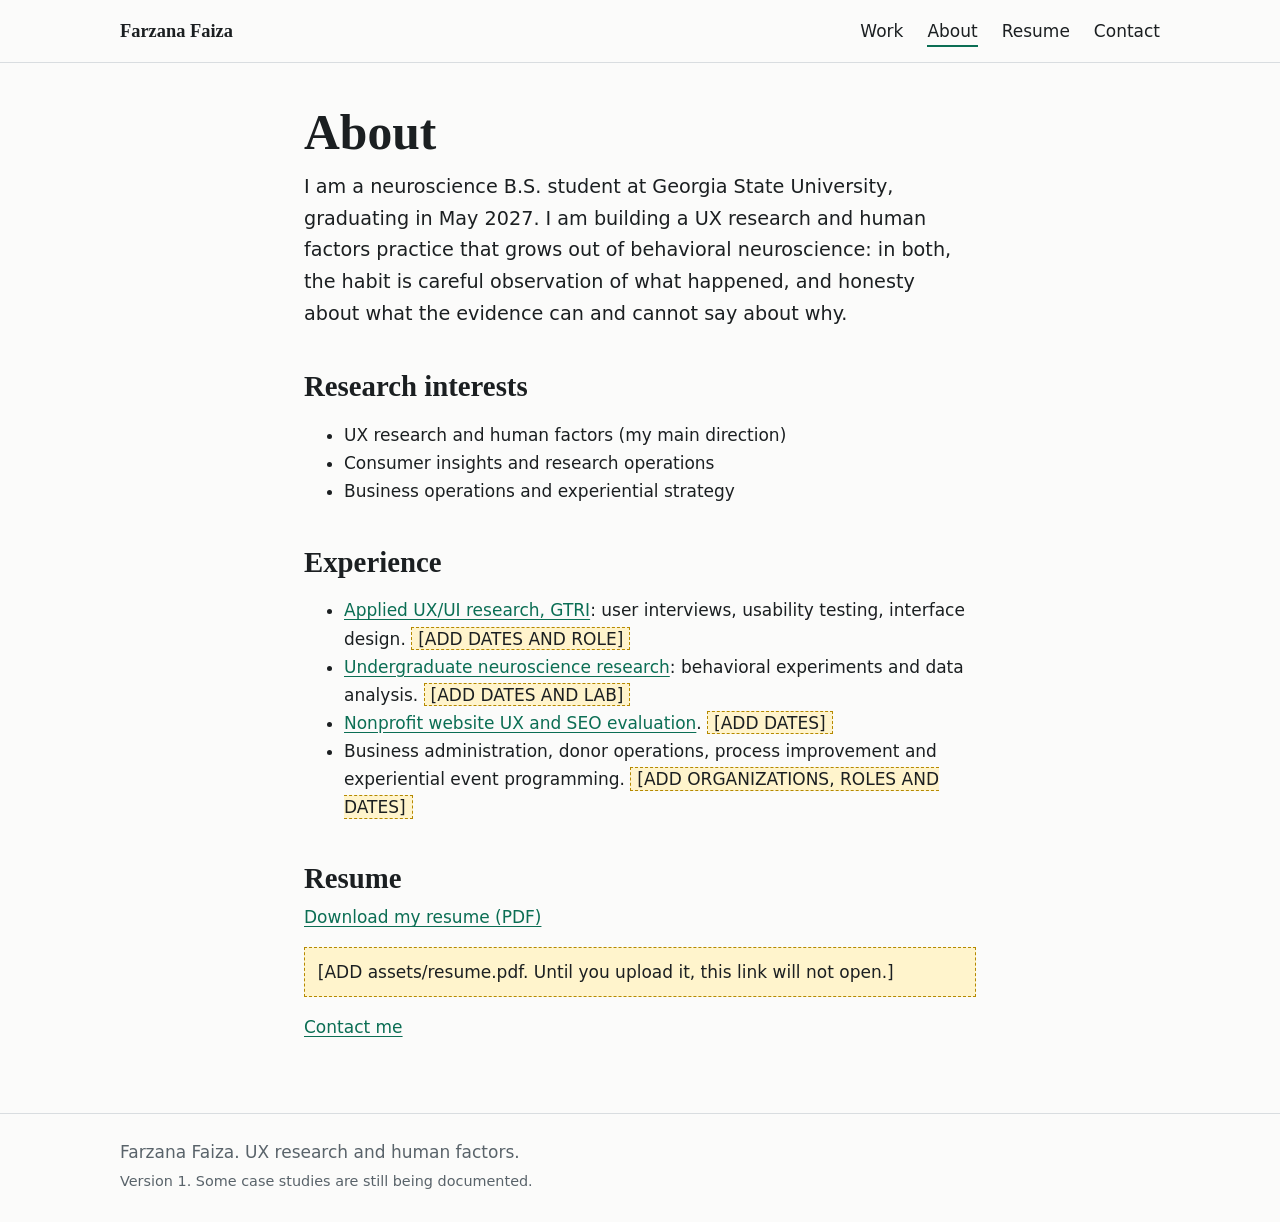
==== about.html @ ad0e62b7 "Add files via upload" ====
<!DOCTYPE html>
<html lang="en">
<head>
<meta charset="utf-8">
<meta name="viewport" content="width=device-width, initial-scale=1">
<title>About | Farzana Faiza</title>
<meta name="description" content="Background, research interests and experience of Farzana Faiza.">
<link rel="stylesheet" href="style.css">
</head>
<body>
<a class="skip" href="#main">Skip to main content</a>
<header class="site"><div class="wrap bar">
<a class="brand" href="index.html">Farzana Faiza</a>
<nav aria-label="Main"><ul>
<li><a href="index.html#work">Work</a></li>
<li><a href="about.html" aria-current="page">About</a></li>
<li><a href="about.html#resume">Resume</a></li>
<li><a href="index.html#contact">Contact</a></li>
</ul></nav></div></header>

<main id="main" class="wrap cs">
<h1>About</h1>
<!-- EDIT: background -->
<p class="lede">I am a neuroscience B.S. student at Georgia State University, graduating in May 2027. I am building a UX research and human factors practice that grows out of behavioral neuroscience: in both, the habit is careful observation of what happened, and honesty about what the evidence can and cannot say about why.</p>
<h2>Research interests</h2>
<ul>
<li>UX research and human factors (my main direction)</li>
<li>Consumer insights and research operations</li>
<li>Business operations and experiential strategy</li>
</ul>
<h2>Experience</h2>
<!-- EDIT: add dates and roles. Case study links go to the project pages. -->
<ul>
<li><a href="projects/gtri-research.html">Applied UX/UI research, GTRI</a>: user interviews, usability testing, interface design. <span class="ph">[ADD DATES AND ROLE]</span></li>
<li><a href="projects/neuroscience-research.html">Undergraduate neuroscience research</a>: behavioral experiments and data analysis. <span class="ph">[ADD DATES AND LAB]</span></li>
<li><a href="projects/nonprofit-audit.html">Nonprofit website UX and SEO evaluation</a>. <span class="ph">[ADD DATES]</span></li>
<li>Business administration, donor operations, process improvement and experiential event programming. <span class="ph">[ADD ORGANIZATIONS, ROLES AND DATES]</span></li>
</ul>
<h2 id="resume">Resume</h2>
<!-- EDIT: upload your PDF to the assets folder and name it resume.pdf -->
<p><a href="assets/resume.pdf">Download my resume (PDF)</a></p>
<p class="ph">[ADD assets/resume.pdf. Until you upload it, this link will not open.]</p>
<p><a href="index.html#contact">Contact me</a></p>
</main>
<footer class="site"><div class="wrap">
<p>Farzana Faiza. UX research and human factors.</p>
<p class="small">Version 1. Some case studies are still being documented.</p>
</div></footer>
</body>
</html>
---- style.css ----
/* =====================================================================
   1. EDIT HERE FIRST: colors, fonts, spacing, widths.
   Change a value, save, and the whole site updates.
   ===================================================================== */
:root{
  --bg:#FBFBFA;            /* page background */
  --surface:#F1F3F3;       /* cards and boxes */
  --ink:#1B1F21;           /* main text */
  --muted:#59636A;         /* secondary text */
  --line:#D9DDE0;          /* borders */
  --accent:#0B6E54;        /* the ONE accent color (links, status, rules) */
  --placeholder-bg:#FFF4CC;   /* yellow highlight on [PLACEHOLDERS] */
  --placeholder-line:#B58900;
  --font-body:system-ui,-apple-system,"Segoe UI",Roboto,Helvetica,Arial,sans-serif;
  --font-head:"Iowan Old Style","Palatino Linotype",Palatino,Georgia,serif;
  --space-1:.5rem; --space-2:1rem; --space-3:1.5rem; --space-4:2.5rem; --space-5:4.5rem;
  --width-page:68rem;      /* overall page width */
  --width-text:42rem;      /* comfortable reading width */
}

/* 2. BASE */
*{box-sizing:border-box}
html{scroll-behavior:smooth}
body{margin:0;background:var(--bg);color:var(--ink);font-family:var(--font-body);font-size:1.0625rem;line-height:1.65}
h1,h2,h3{font-family:var(--font-head);line-height:1.2;font-weight:600;margin:0 0 var(--space-1)}
h1{font-size:clamp(2rem,5vw,3.1rem)}
h2{font-size:clamp(1.4rem,3vw,1.8rem);margin-top:var(--space-4)}
h3{font-size:1.15rem}
p{margin:0 0 var(--space-2);max-width:var(--width-text)}
a{color:var(--accent);text-underline-offset:.2em}
a:hover{text-decoration-thickness:2px}
:focus-visible{outline:3px solid var(--accent);outline-offset:3px}
.skip{position:absolute;left:-999px;top:0;background:var(--ink);color:#fff;padding:.6rem 1rem;z-index:10}
.skip:focus{left:1rem;top:1rem}
@media (prefers-reduced-motion:reduce){html{scroll-behavior:auto}*{transition:none!important;animation:none!important}}

/* 3. LAYOUT: header, footer, page width */
.wrap{max-width:var(--width-page);margin:0 auto;padding:0 var(--space-3)}
header.site{border-bottom:1px solid var(--line)}
.bar{display:flex;flex-wrap:wrap;align-items:center;justify-content:space-between;gap:var(--space-1) var(--space-3);padding-top:var(--space-2);padding-bottom:var(--space-2)}
.brand{font-family:var(--font-head);font-size:1.15rem;font-weight:600;color:var(--ink);text-decoration:none}
nav ul{list-style:none;display:flex;flex-wrap:wrap;gap:var(--space-1) var(--space-3);margin:0;padding:0}
nav a{color:var(--ink);text-decoration:none;padding:.25rem 0;border-bottom:2px solid transparent}
nav a:hover,nav a[aria-current]{border-bottom-color:var(--accent)}
footer.site{border-top:1px solid var(--line);margin-top:var(--space-5);padding:var(--space-3) 0;color:var(--muted)}
footer.site p{margin:0 0 .25rem}
.small{font-size:.9rem}

/* 4. HOMEPAGE: hero and project cards */
.hero{padding-top:var(--space-5);padding-bottom:var(--space-3)}
.kicker{color:var(--accent);font-weight:600;margin-bottom:var(--space-1)}
.hero h1{max-width:20ch}
.lede{font-size:1.2rem}
.actions{display:flex;flex-wrap:wrap;gap:var(--space-2) var(--space-3);margin-top:var(--space-3)}
.cards{list-style:none;margin:var(--space-3) 0 0;padding:0;display:grid;gap:var(--space-3);grid-template-columns:repeat(auto-fit,minmax(min(100%,19rem),1fr))}
.card{position:relative;background:var(--surface);border:1px solid var(--line);border-top:4px solid var(--accent);padding:var(--space-3)}
.card h3 a{color:var(--ink);text-decoration:none}
.card h3 a::after{content:"";position:absolute;inset:0}
.card:hover{border-color:var(--ink)}
.card:focus-within{outline:3px solid var(--accent);outline-offset:3px}
.card .ctx{color:var(--muted);font-size:.95rem}
.more{color:var(--accent);font-weight:600;margin:0}

/* 5. COMPONENTS: status label, placeholder, key facts, notes */
.status{display:inline-block;font-size:.85rem;font-weight:600;color:var(--accent);border:1px solid var(--accent);padding:.1rem .55rem;margin-bottom:var(--space-1)}
.ph{background:var(--placeholder-bg);border:1px dashed var(--placeholder-line);padding:.05em .35em}
p.ph,div.ph{display:block;padding:.6rem .8rem}
.meta,.brief{margin:0 0 var(--space-2)}
.meta div,.brief div{margin-bottom:.4rem}
dt{font-size:.85rem;font-weight:600;color:var(--muted)}
dd{margin:0}
.hint{color:var(--muted);font-size:.95rem}
.callout{border-left:4px solid var(--placeholder-line);background:var(--surface);padding:var(--space-2);margin:var(--space-3) 0;max-width:var(--width-text)}
.callout p{margin:0}

/* 6. CASE STUDY PAGES */
.cs{padding-top:var(--space-4);max-width:calc(var(--width-text) + 2 * var(--space-3))}
.brief-box{background:var(--surface);border:1px solid var(--line);padding:var(--space-3);margin-top:var(--space-3)}
.brief-box h2{margin-top:0}
.toc ol{columns:2;padding-left:1.2rem;margin:0}
.toc h2{font-size:1.1rem}
.finding{border-top:1px solid var(--line);padding-top:var(--space-2);margin-top:var(--space-2)}
.label{font-size:.85rem;font-weight:600;color:var(--accent);margin:0 0 .25rem}
figure{margin:var(--space-3) 0}
figure img{max-width:100%;height:auto}
.fig{min-height:12rem;display:flex!important;align-items:center;justify-content:center;text-align:center}
figcaption{font-size:.95rem;color:var(--muted);margin-top:.4rem}
details{margin:var(--space-2) 0}
summary{cursor:pointer;font-weight:600}
@media (max-width:40rem){.toc ol{columns:1}}
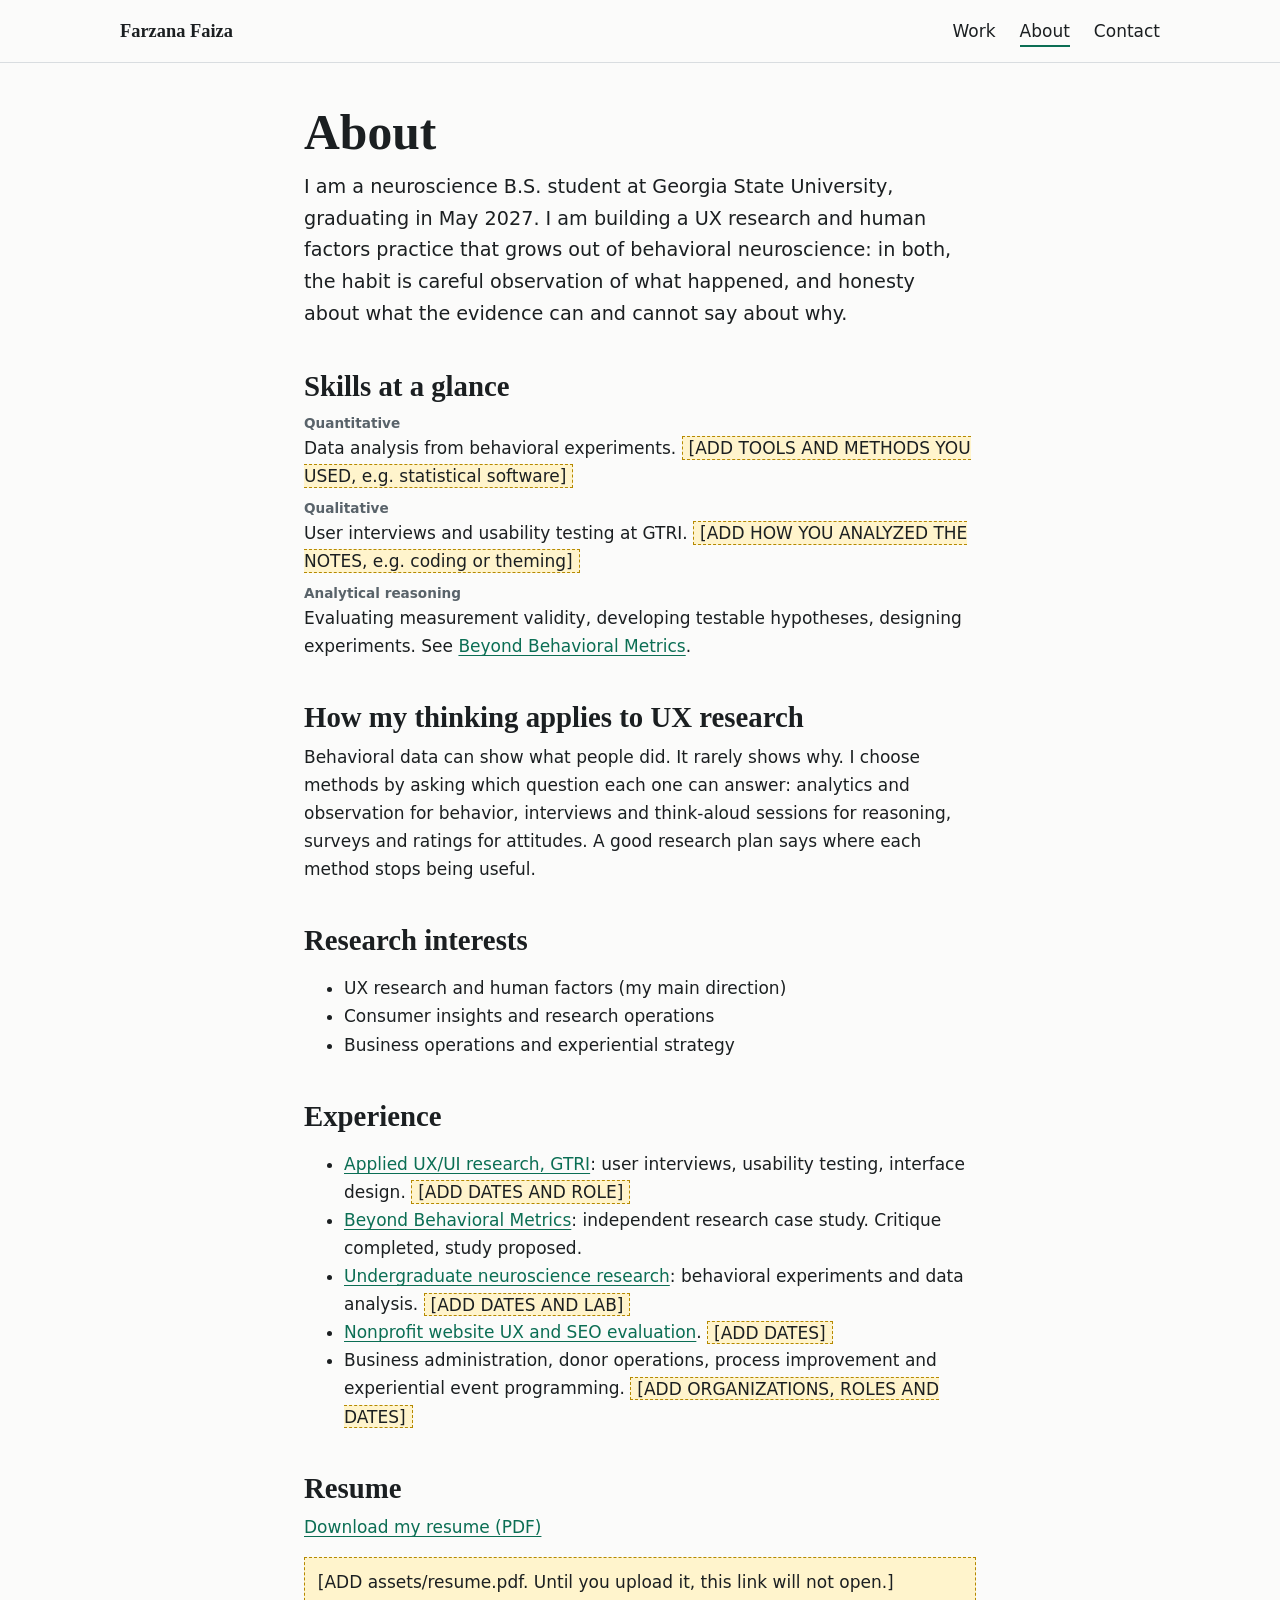
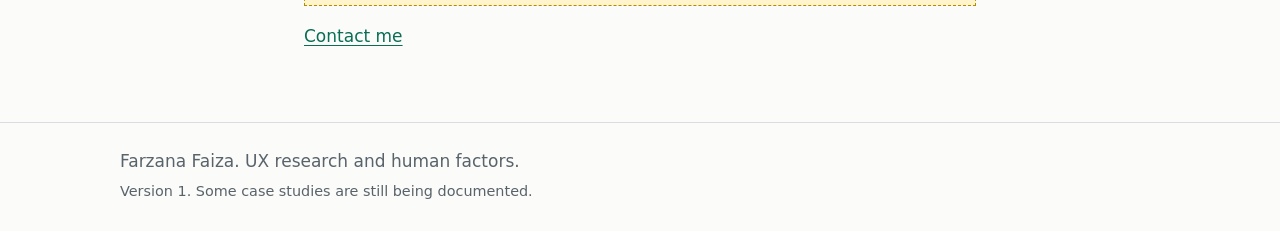
==== commit 1fef18c6: "Add files via upload" ====
--- a/about.html
+++ b/about.html
@@ -4,7 +4,7 @@
 <meta charset="utf-8">
 <meta name="viewport" content="width=device-width, initial-scale=1">
 <title>About | Farzana Faiza</title>
-<meta name="description" content="Background, research interests and experience of Farzana Faiza.">
+<meta name="description" content="Background, skills and experience of Farzana Faiza.">
 <link rel="stylesheet" href="style.css">
 </head>
 <body>
@@ -14,7 +14,6 @@
 <nav aria-label="Main"><ul>
 <li><a href="index.html#work">Work</a></li>
 <li><a href="about.html" aria-current="page">About</a></li>
-<li><a href="about.html#resume">Resume</a></li>
 <li><a href="index.html#contact">Contact</a></li>
 </ul></nav></div></header>
 
@@ -22,6 +21,14 @@
 <h1>About</h1>
 <!-- EDIT: background -->
 <p class="lede">I am a neuroscience B.S. student at Georgia State University, graduating in May 2027. I am building a UX research and human factors practice that grows out of behavioral neuroscience: in both, the habit is careful observation of what happened, and honesty about what the evidence can and cannot say about why.</p>
+<h2>Skills at a glance</h2>
+<dl class="brief">
+<div><dt>Quantitative</dt><dd>Data analysis from behavioral experiments. <span class="ph">[ADD TOOLS AND METHODS YOU USED, e.g. statistical software]</span></dd></div>
+<div><dt>Qualitative</dt><dd>User interviews and usability testing at GTRI. <span class="ph">[ADD HOW YOU ANALYZED THE NOTES, e.g. coding or theming]</span></dd></div>
+<div><dt>Analytical reasoning</dt><dd>Evaluating measurement validity, developing testable hypotheses, designing experiments. See <a href="projects/beyond-behavioral-metrics.html">Beyond Behavioral Metrics</a>.</dd></div>
+</dl>
+<h2>How my thinking applies to UX research</h2>
+<p>Behavioral data can show what people did. It rarely shows why. I choose methods by asking which question each one can answer: analytics and observation for behavior, interviews and think-aloud sessions for reasoning, surveys and ratings for attitudes. A good research plan says where each method stops being useful.</p>
 <h2>Research interests</h2>
 <ul>
 <li>UX research and human factors (my main direction)</li>
@@ -32,6 +39,7 @@
 <!-- EDIT: add dates and roles. Case study links go to the project pages. -->
 <ul>
 <li><a href="projects/gtri-research.html">Applied UX/UI research, GTRI</a>: user interviews, usability testing, interface design. <span class="ph">[ADD DATES AND ROLE]</span></li>
+<li><a href="projects/beyond-behavioral-metrics.html">Beyond Behavioral Metrics</a>: independent research case study. Critique completed, study proposed.</li>
 <li><a href="projects/neuroscience-research.html">Undergraduate neuroscience research</a>: behavioral experiments and data analysis. <span class="ph">[ADD DATES AND LAB]</span></li>
 <li><a href="projects/nonprofit-audit.html">Nonprofit website UX and SEO evaluation</a>. <span class="ph">[ADD DATES]</span></li>
 <li>Business administration, donor operations, process improvement and experiential event programming. <span class="ph">[ADD ORGANIZATIONS, ROLES AND DATES]</span></li>
--- a/style.css
+++ b/style.css
@@ -21,6 +21,7 @@
 /* 2. BASE */
 *{box-sizing:border-box}
 html{scroll-behavior:smooth}
+[hidden]{display:none!important}
 body{margin:0;background:var(--bg);color:var(--ink);font-family:var(--font-body);font-size:1.0625rem;line-height:1.65}
 h1,h2,h3{font-family:var(--font-head);line-height:1.2;font-weight:600;margin:0 0 var(--space-1)}
 h1{font-size:clamp(2rem,5vw,3.1rem)}
@@ -46,20 +47,24 @@
 footer.site p{margin:0 0 .25rem}
 .small{font-size:.9rem}
 
-/* 4. HOMEPAGE: hero and project cards */
+/* 4. HOMEPAGE: hero and featured-work rows */
 .hero{padding-top:var(--space-5);padding-bottom:var(--space-3)}
-.kicker{color:var(--accent);font-weight:600;margin-bottom:var(--space-1)}
-.hero h1{max-width:20ch}
+.hero h1{font-size:clamp(2.4rem,6vw,3.6rem);margin-bottom:.2rem}
+.kicker{color:var(--accent);font-weight:600;font-size:1.15rem;margin-bottom:var(--space-2)}
 .lede{font-size:1.2rem}
-.actions{display:flex;flex-wrap:wrap;gap:var(--space-2) var(--space-3);margin-top:var(--space-3)}
-.cards{list-style:none;margin:var(--space-3) 0 0;padding:0;display:grid;gap:var(--space-3);grid-template-columns:repeat(auto-fit,minmax(min(100%,19rem),1fr))}
-.card{position:relative;background:var(--surface);border:1px solid var(--line);border-top:4px solid var(--accent);padding:var(--space-3)}
-.card h3 a{color:var(--ink);text-decoration:none}
-.card h3 a::after{content:"";position:absolute;inset:0}
-.card:hover{border-color:var(--ink)}
-.card:focus-within{outline:3px solid var(--accent);outline-offset:3px}
-.card .ctx{color:var(--muted);font-size:.95rem}
-.more{color:var(--accent);font-weight:600;margin:0}
+.actions{display:flex;flex-wrap:wrap;gap:var(--space-1) var(--space-3);margin-top:var(--space-2);font-weight:600}
+.rows{list-style:none;margin:var(--space-3) 0 0;padding:0}
+.row{display:grid;grid-template-columns:12rem 1fr;gap:var(--space-3);padding:var(--space-4) 0;border-top:1px solid var(--line)}
+.row:last-child{border-bottom:1px solid var(--line)}
+.row h3{font-size:clamp(1.3rem,2.6vw,1.75rem)}
+.row h3 a{color:var(--ink)}
+.kind{font-size:.9rem;font-weight:600;color:var(--accent);margin:0 0 .25rem}
+.more{font-weight:600;margin:0}
+.chips{list-style:none;margin:0;padding:0;display:grid;gap:.4rem;justify-items:start}
+.chip{display:inline-block;font-size:.82rem;font-weight:600;padding:.12rem .5rem;border:1px solid var(--line);margin-right:.3rem}
+.chip.done{color:var(--accent);border-color:var(--accent)}
+.chip.prop{color:var(--ink);border:1px dashed var(--ink)}
+@media (max-width:44rem){.row{grid-template-columns:1fr;gap:var(--space-1)}}
 
 /* 5. COMPONENTS: status label, placeholder, key facts, notes */
 .status{display:inline-block;font-size:.85rem;font-weight:600;color:var(--accent);border:1px solid var(--accent);padding:.1rem .55rem;margin-bottom:var(--space-1)}
@@ -88,3 +93,19 @@
 details{margin:var(--space-2) 0}
 summary{cursor:pointer;font-weight:600}
 @media (max-width:40rem){.toc ol{columns:1}}
+
+/* 7. COMPARISON DIAGRAM and TABLE (Beyond Behavioral Metrics page) */
+.compare{display:grid;grid-template-columns:1fr 1fr;gap:var(--space-3);margin:var(--space-3) 0}
+.way{border:1px solid var(--line);background:var(--surface);padding:var(--space-3)}
+.way.proposed{border:2px dashed var(--ink);background:var(--bg)}
+.way h3{margin-bottom:.1rem}
+.way .tagline{color:var(--muted);font-size:.95rem;margin:0}
+.steps{list-style:none;counter-reset:s;padding:0;margin:var(--space-2) 0 0}
+.steps li{counter-increment:s;position:relative;padding:.5rem 0 .5rem 2rem;border-top:1px solid var(--line)}
+.steps li::before{content:counter(s);position:absolute;left:0;font-weight:700;color:var(--accent)}
+.steps li.gap{color:var(--muted);font-style:italic}
+table{border-collapse:collapse;width:100%;max-width:var(--width-text);margin:var(--space-2) 0}
+caption{text-align:left;font-size:.95rem;color:var(--muted);padding-bottom:.4rem}
+th,td{border:1px solid var(--line);padding:.5rem .7rem;text-align:left;vertical-align:top}
+th{background:var(--surface)}
+@media (max-width:44rem){.compare{grid-template-columns:1fr}}
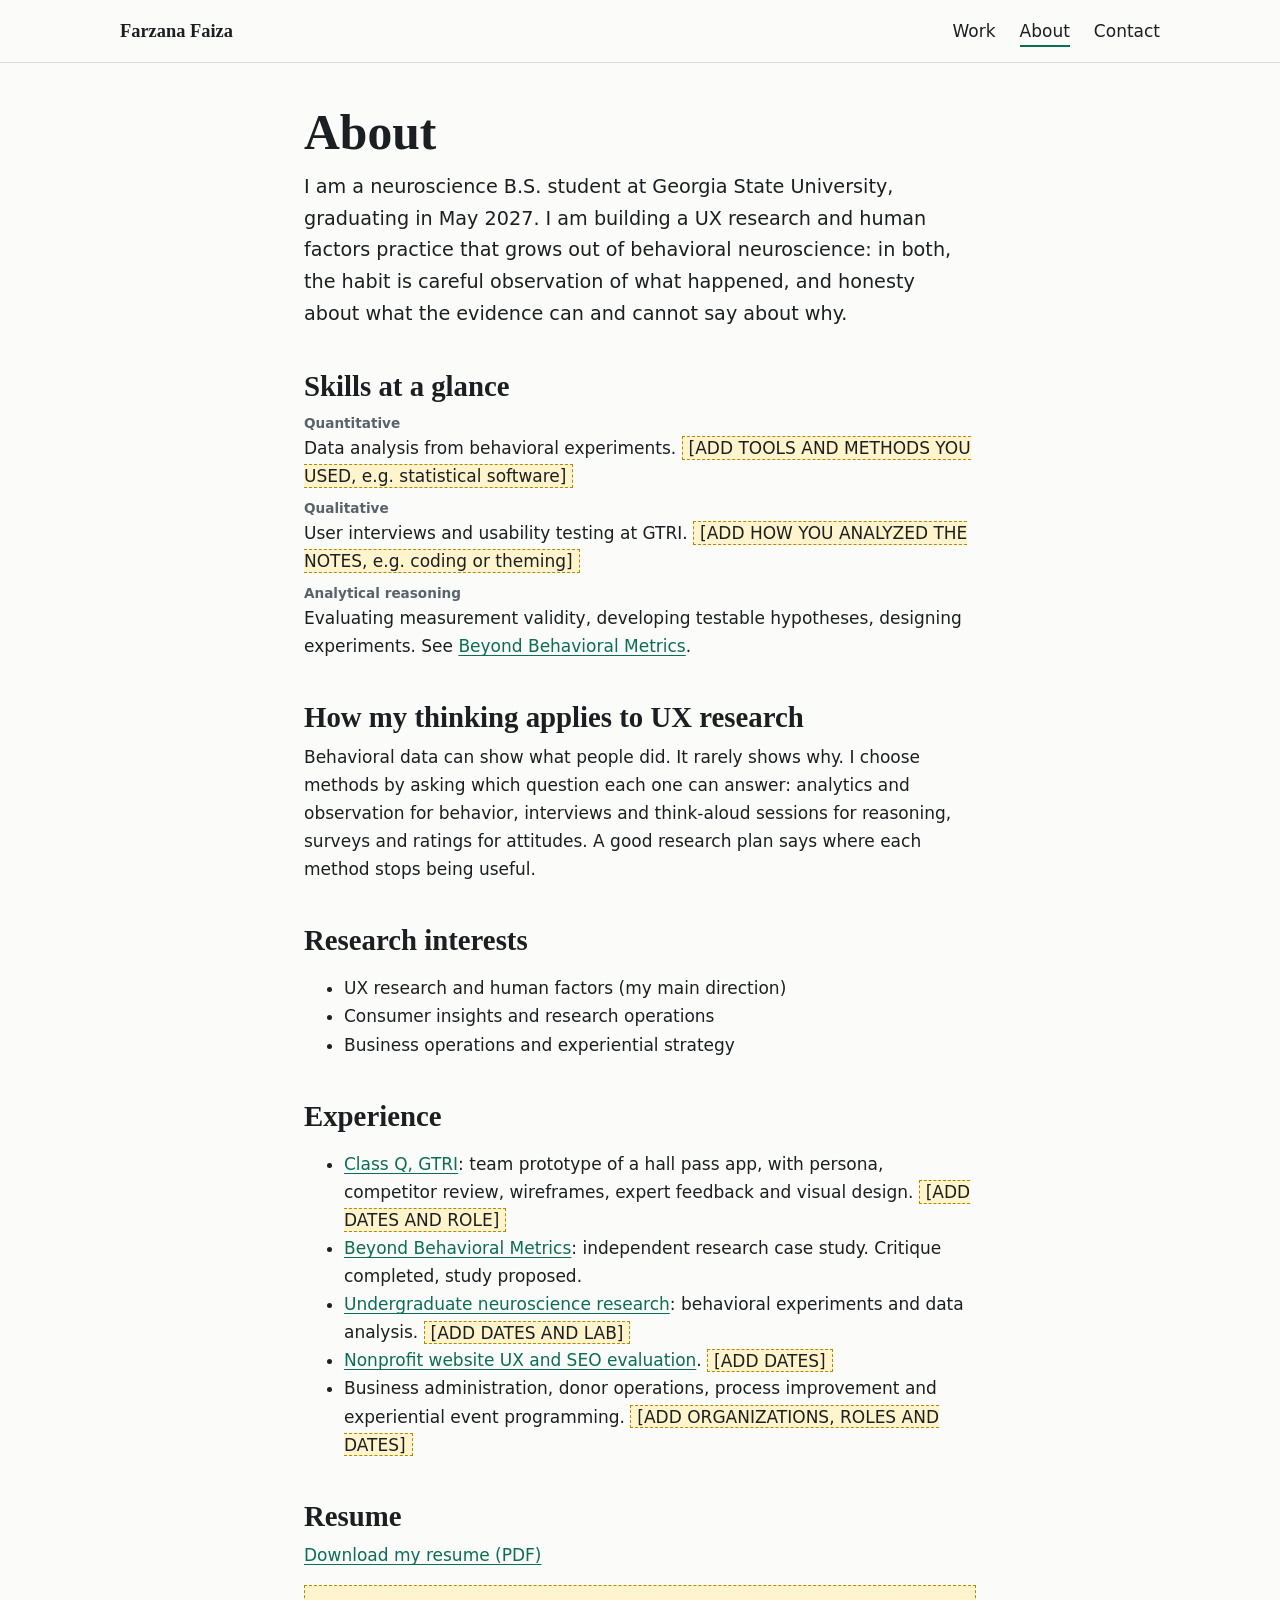
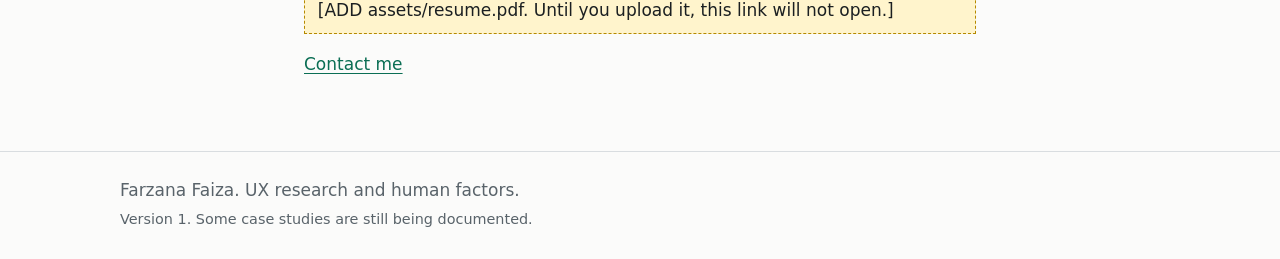
==== commit cae1db8a: "Add files via upload" ====
--- a/about.html
+++ b/about.html
@@ -38,7 +38,7 @@
 <h2>Experience</h2>
 <!-- EDIT: add dates and roles. Case study links go to the project pages. -->
 <ul>
-<li><a href="projects/gtri-research.html">Applied UX/UI research, GTRI</a>: user interviews, usability testing, interface design. <span class="ph">[ADD DATES AND ROLE]</span></li>
+<li><a href="projects/gtri-research.html">Class Q, GTRI</a>: team prototype of a hall pass app, with persona, competitor review, wireframes, expert feedback and visual design. <span class="ph">[ADD DATES AND ROLE]</span></li>
 <li><a href="projects/beyond-behavioral-metrics.html">Beyond Behavioral Metrics</a>: independent research case study. Critique completed, study proposed.</li>
 <li><a href="projects/neuroscience-research.html">Undergraduate neuroscience research</a>: behavioral experiments and data analysis. <span class="ph">[ADD DATES AND LAB]</span></li>
 <li><a href="projects/nonprofit-audit.html">Nonprofit website UX and SEO evaluation</a>. <span class="ph">[ADD DATES]</span></li>
--- a/style.css
+++ b/style.css
@@ -87,7 +87,7 @@
 .finding{border-top:1px solid var(--line);padding-top:var(--space-2);margin-top:var(--space-2)}
 .label{font-size:.85rem;font-weight:600;color:var(--accent);margin:0 0 .25rem}
 figure{margin:var(--space-3) 0}
-figure img{max-width:100%;height:auto}
+figure img{max-width:100%;max-height:36rem;width:auto;height:auto}
 .fig{min-height:12rem;display:flex!important;align-items:center;justify-content:center;text-align:center}
 figcaption{font-size:.95rem;color:var(--muted);margin-top:.4rem}
 details{margin:var(--space-2) 0}
@@ -108,4 +108,11 @@
 caption{text-align:left;font-size:.95rem;color:var(--muted);padding-bottom:.4rem}
 th,td{border:1px solid var(--line);padding:.5rem .7rem;text-align:left;vertical-align:top}
 th{background:var(--surface)}
+.chip.wip{color:var(--muted);border-style:dashed}
+.table-wrap{overflow-x:auto}
+.table-wrap table{max-width:none;min-width:34rem}
+.flow{list-style:none;display:grid;grid-template-columns:repeat(auto-fit,minmax(8.5rem,1fr));margin:var(--space-2) 0;padding:0;border:1px solid var(--line)}
+.flow li{padding:.7rem .8rem;border-right:1px solid var(--line);border-bottom:1px solid var(--line);margin:-0px -1px -1px 0}
+.flow a{display:block;font-weight:600;color:var(--ink)}
+.flow span{font-size:.85rem;color:var(--muted)}
 @media (max-width:44rem){.compare{grid-template-columns:1fr}}
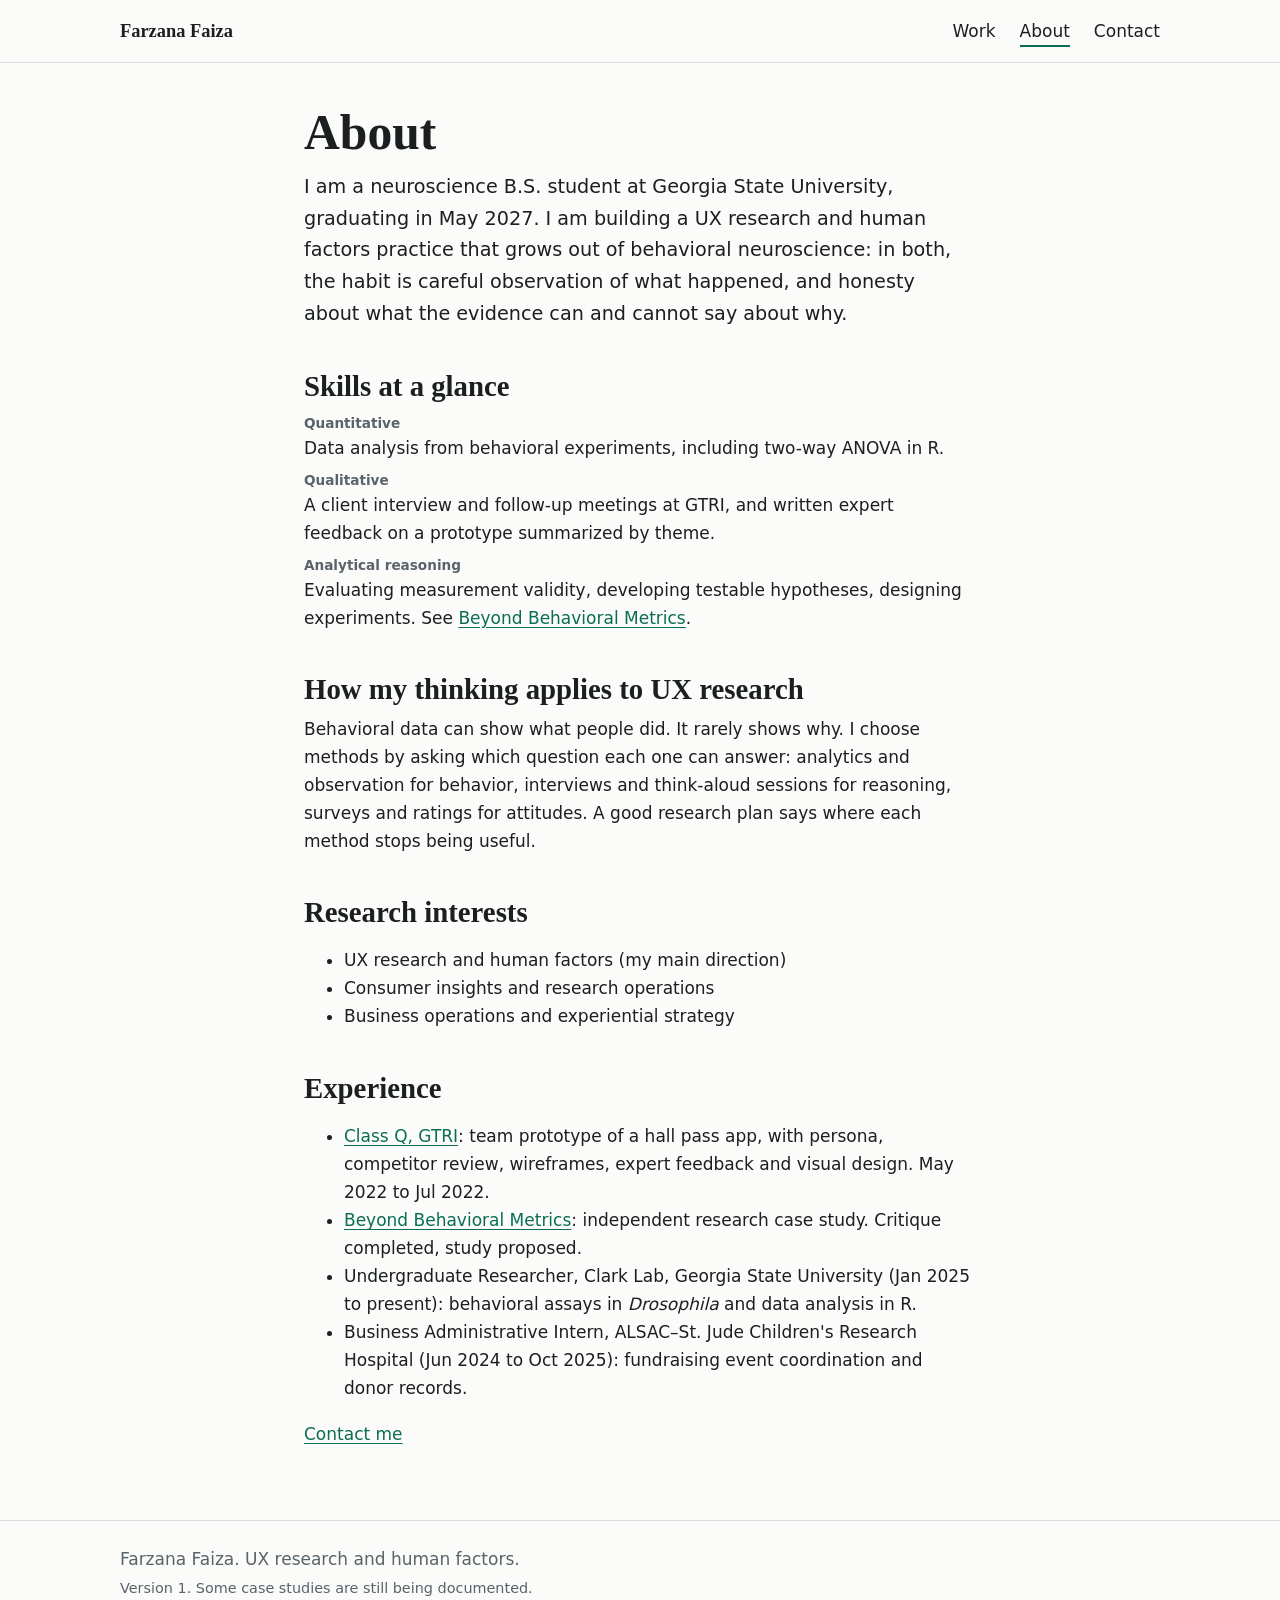
==== commit e8b2cc11: "Add files via upload" ====
--- a/about.html
+++ b/about.html
@@ -23,8 +23,8 @@
 <p class="lede">I am a neuroscience B.S. student at Georgia State University, graduating in May 2027. I am building a UX research and human factors practice that grows out of behavioral neuroscience: in both, the habit is careful observation of what happened, and honesty about what the evidence can and cannot say about why.</p>
 <h2>Skills at a glance</h2>
 <dl class="brief">
-<div><dt>Quantitative</dt><dd>Data analysis from behavioral experiments. <span class="ph">[ADD TOOLS AND METHODS YOU USED, e.g. statistical software]</span></dd></div>
-<div><dt>Qualitative</dt><dd>User interviews and usability testing at GTRI. <span class="ph">[ADD HOW YOU ANALYZED THE NOTES, e.g. coding or theming]</span></dd></div>
+<div><dt>Quantitative</dt><dd>Data analysis from behavioral experiments, including two-way ANOVA in R.</dd></div>
+<div><dt>Qualitative</dt><dd>A client interview and follow-up meetings at GTRI, and written expert feedback on a prototype summarized by theme.</dd></div>
 <div><dt>Analytical reasoning</dt><dd>Evaluating measurement validity, developing testable hypotheses, designing experiments. See <a href="projects/beyond-behavioral-metrics.html">Beyond Behavioral Metrics</a>.</dd></div>
 </dl>
 <h2>How my thinking applies to UX research</h2>
@@ -38,16 +38,11 @@
 <h2>Experience</h2>
 <!-- EDIT: add dates and roles. Case study links go to the project pages. -->
 <ul>
-<li><a href="projects/gtri-research.html">Class Q, GTRI</a>: team prototype of a hall pass app, with persona, competitor review, wireframes, expert feedback and visual design. <span class="ph">[ADD DATES AND ROLE]</span></li>
+<li><a href="projects/gtri-research.html">Class Q, GTRI</a>: team prototype of a hall pass app, with persona, competitor review, wireframes, expert feedback and visual design. May 2022 to Jul 2022.</li>
 <li><a href="projects/beyond-behavioral-metrics.html">Beyond Behavioral Metrics</a>: independent research case study. Critique completed, study proposed.</li>
-<li><a href="projects/neuroscience-research.html">Undergraduate neuroscience research</a>: behavioral experiments and data analysis. <span class="ph">[ADD DATES AND LAB]</span></li>
-<li><a href="projects/nonprofit-audit.html">Nonprofit website UX and SEO evaluation</a>. <span class="ph">[ADD DATES]</span></li>
-<li>Business administration, donor operations, process improvement and experiential event programming. <span class="ph">[ADD ORGANIZATIONS, ROLES AND DATES]</span></li>
+<li>Undergraduate Researcher, Clark Lab, Georgia State University (Jan 2025 to present): behavioral assays in <em>Drosophila</em> and data analysis in R.</li>
+<li>Business Administrative Intern, ALSAC–St. Jude Children's Research Hospital (Jun 2024 to Oct 2025): fundraising event coordination and donor records.</li>
 </ul>
-<h2 id="resume">Resume</h2>
-<!-- EDIT: upload your PDF to the assets folder and name it resume.pdf -->
-<p><a href="assets/resume.pdf">Download my resume (PDF)</a></p>
-<p class="ph">[ADD assets/resume.pdf. Until you upload it, this link will not open.]</p>
 <p><a href="index.html#contact">Contact me</a></p>
 </main>
 <footer class="site"><div class="wrap">
--- a/style.css
+++ b/style.css
@@ -88,6 +88,7 @@
 .label{font-size:.85rem;font-weight:600;color:var(--accent);margin:0 0 .25rem}
 figure{margin:var(--space-3) 0}
 figure img{max-width:100%;max-height:36rem;width:auto;height:auto}
+figure video{display:block;max-width:100%;height:auto;background:var(--surface)}
 .fig{min-height:12rem;display:flex!important;align-items:center;justify-content:center;text-align:center}
 figcaption{font-size:.95rem;color:var(--muted);margin-top:.4rem}
 details{margin:var(--space-2) 0}
@@ -116,3 +117,10 @@
 .flow a{display:block;font-weight:600;color:var(--ink)}
 .flow span{font-size:.85rem;color:var(--muted)}
 @media (max-width:44rem){.compare{grid-template-columns:1fr}}
+
+/* Locked case study card: summary always visible, extra note on hover or focus */
+.row.locked .reveal{max-height:0;overflow:hidden;opacity:0;margin:0;transition:opacity .2s,max-height .2s}
+.row.locked:hover .reveal,.row.locked:focus .reveal,.row.locked:focus-within .reveal{max-height:12rem;opacity:1;margin-top:.5rem}
+.row.locked:focus{outline:2px solid var(--accent);outline-offset:2px}
+@media (hover:none){.row.locked .reveal{max-height:none;opacity:1;margin-top:.5rem}}
+@media (prefers-reduced-motion:reduce){.row.locked .reveal{transition:none}}
